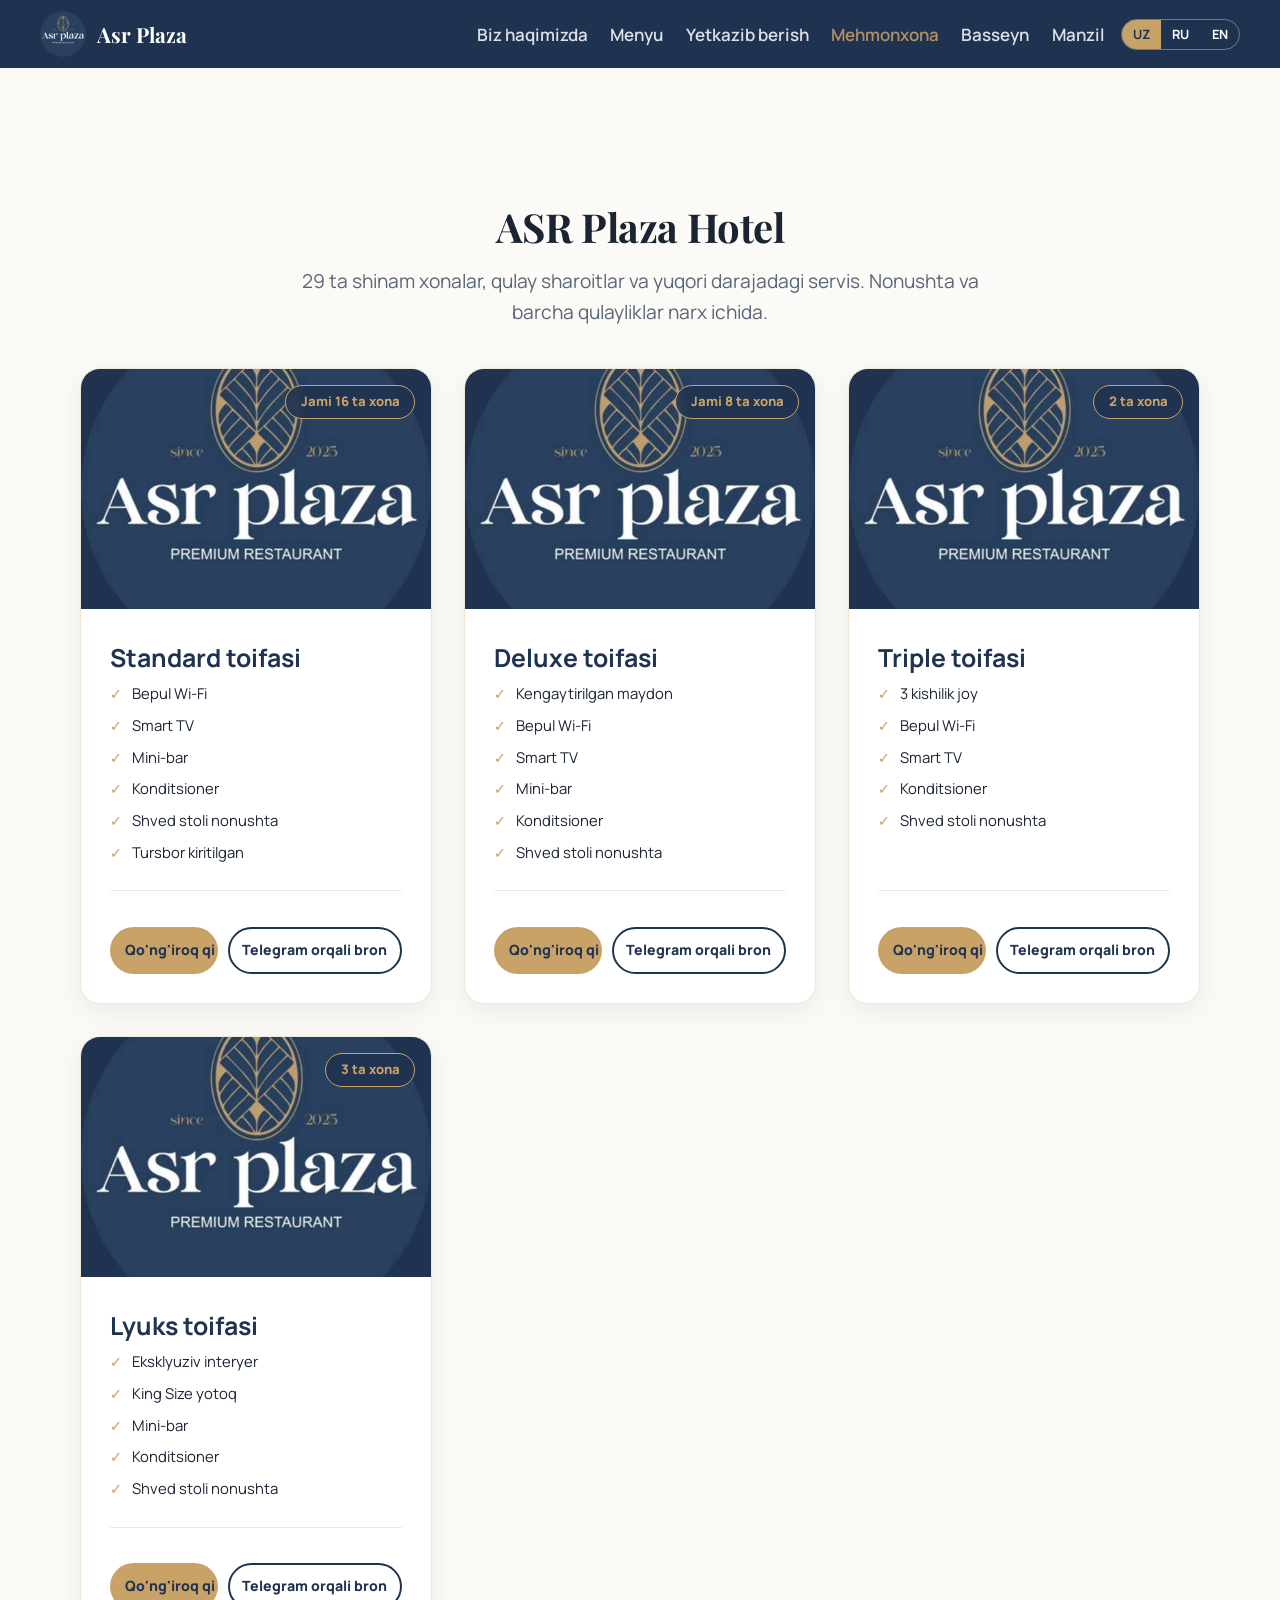
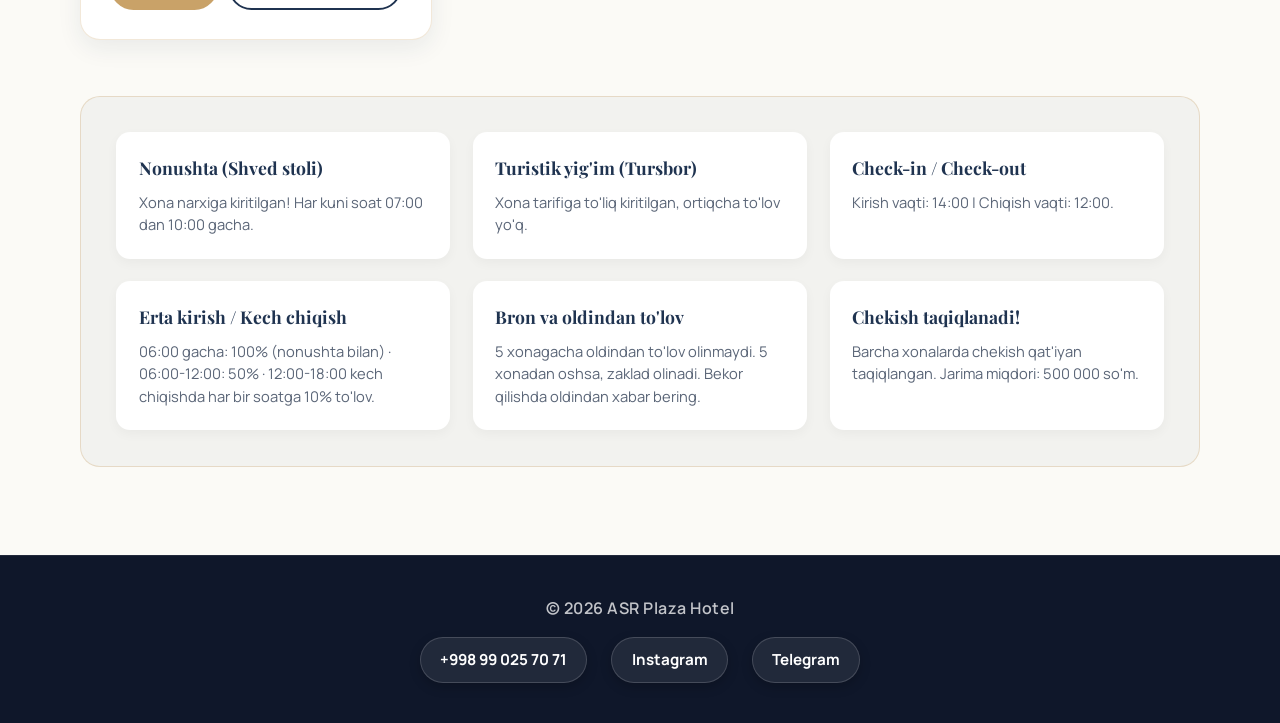
==== hotel.html @ c66c8ca1 "Add files via upload" ====
<!DOCTYPE html>
<html lang="uz">
<head>
  <meta charset="utf-8">
  <meta name="viewport" content="width=device-width, initial-scale=1">
  <title>ASR Plaza - Mehmonxona</title>
  <link rel="icon" type="image/png" href="images/favicon.png">
  <link href="https://fonts.googleapis.com/css2?family=Manrope:wght@400;600;800&family=Playfair+Display:wght@600;700&display=swap" rel="stylesheet">
  <link rel="stylesheet" href="css/style.css">
  <link rel="stylesheet" href="css/nav.css">
</head>
<body>
<header class="top">
  <a class="logo" href="index.html"><img src="images/logo.png" alt="" width="46" height="46"><span>Asr Plaza</span></a>
  <nav class="links" id="mnav">
    <a href="index.html#about" data-i18n="nav_about"></a>
    <a href="index.html#menu" data-i18n="nav_menu"></a>
    <a href="index.html#delivery" data-i18n="nav_delivery">Yetkazib berish</a>
    <a href="hotel.html" data-i18n="nav_hotel" style="color:var(--gold)"></a>
    <a href="pool.html" data-i18n="nav_pool"></a>
    <a href="index.html#visit" data-i18n="nav_visit"></a>
    <a class="nav-book btn btn-gold" href="index.html#book" data-i18n="book"></a>
  </nav>
  <div class="lang" role="group">
    <button data-lang="uz">UZ</button><button data-lang="ru">RU</button><button data-lang="en">EN</button>
  </div>
  <button class="burger" type="button" aria-controls="mnav"><span></span></button>
</header>

<main id="top" style="padding-top: 3rem; min-height: 80vh; background: var(--ivory);">
  <section class="sec hotel" id="hotel" style="max-width: 1200px; margin: 0 auto;">
    <h2 data-i18n="hotel_t" style="text-align:center; font-size: 2.5rem;"></h2>
    <p class="lead" data-i18n="hotel_p" style="text-align:center; margin: 0 auto;"></p>
    
    <div class="facility-grid" id="hotelGrid"></div>
    <div class="hotel-info-box" id="hotelInfo"></div>
  </section>
</main>

<footer class="foot">
  <span>© <span id="year"></span> ASR Plaza Hotel</span>
  <span id="footContact"></span>
</footer>

<script src="js/data.js"></script>
<script src="js/main.js"></script>
<script src="js/nav.js"></script>
</body>
</html>
---- css/style.css ----
/* ASR Plaza — ranglar logotipdan olingan: to'q ko'k va oltin. Dizayn tokenlari: ranglar va shriftlarni shu yerdan o'zgartiring */
:root{
  --teal:#1F3350; --teal-2:#29405F; --ivory:#FBFAF6; --ink:#1B2433;
  --red:#8A6428; --gold:#C9A268; --sand:#EFE8DA; --muted:#5A6577;
  --head:"Playfair Display",Georgia,"Times New Roman",serif; --body:"Manrope",system-ui,-apple-system,"Segoe UI",Roboto,sans-serif;
  --r:14px; --w:1120px;
}
*{box-sizing:border-box;margin:0}
html{scroll-behavior:smooth;scroll-padding-top:84px}
body{font-family:var(--body);color:var(--ink);background:var(--ivory);line-height:1.6;font-size:17px}
a{color:inherit}
:focus-visible{outline:3px solid var(--gold);outline-offset:3px}
h1,h2{font-family:var(--head);font-weight:700;line-height:1.15;letter-spacing:-.01em}
h2{font-size:clamp(1.6rem,3.4vw,2.3rem);margin-bottom:1rem}

/* tugmalar */
.btn{display:inline-block;padding:.7rem 1.3rem;border-radius:999px;font-weight:800;font-size:.95rem;text-decoration:none;border:2px solid transparent;cursor:pointer;font-family:inherit;transition:transform .15s,background .15s}
.btn:hover{transform:translateY(-2px)}
.btn-red{background:var(--gold);color:var(--teal)}
.btn-gold{background:var(--gold);color:var(--teal)}
.btn-line{border-color:rgba(255,255,255,.5);color:#fff}

/* yuqori panel */
.top{position:sticky;top:0;z-index:10;display:flex;align-items:center;gap:1rem;padding:.7rem clamp(1rem,4vw,2.5rem);background:var(--teal);color:#fff}
.logo{display:flex;align-items:center;gap:.7rem;font-family:var(--head);font-weight:700;text-decoration:none;margin-right:auto;font-size:1.3rem}
.logo img{width:46px;height:46px;border-radius:50%;display:block}
.links{display:flex;gap:1.4rem}
.links a{text-decoration:none;font-weight:600;opacity:.85}
.links a:hover{opacity:1;color:var(--gold)}
.lang{display:flex;border:1px solid rgba(255,255,255,.35);border-radius:999px;overflow:hidden}
.lang button{background:none;border:0;color:#fff;padding:.35rem .7rem;font:700 .8rem var(--body);cursor:pointer}
.lang button[aria-pressed="true"]{background:var(--gold);color:var(--teal)}

/* hero */
.hero{background:var(--teal);color:#fff;display:grid;grid-template-columns:1.05fr 1fr;gap:2rem;align-items:end;padding:clamp(2rem,6vw,4.5rem) clamp(1rem,4vw,2.5rem) 0;overflow:hidden}
.hero-text{max-width:560px;padding-bottom:clamp(2rem,6vw,4.5rem)}
.hero h1{font-size:clamp(2.1rem,5.6vw,3.9rem);margin:1rem 0}
.hero p{font-size:1.1rem;opacity:.88;max-width:46ch}
.cta{display:flex;flex-wrap:wrap;gap:.8rem;margin-top:1.6rem}
.badge{display:inline-flex;align-items:center;gap:.5rem;font-weight:700;font-size:.9rem;background:rgba(255,255,255,.1);padding:.35rem .9rem;border-radius:999px}
.badge::before{content:"";width:.6rem;height:.6rem;border-radius:50%;background:#4ADE80}
.badge.off::before{background:var(--red)}
.arches{display:grid;grid-template-columns:repeat(4,1fr);gap:clamp(.4rem,1.2vw,.9rem);align-items:end}
.arch{display:flex;align-items:flex-end;justify-content:center;text-align:center;text-decoration:none;color:#fff;font:700 clamp(.85rem,1.6vw,1.15rem) var(--head);padding:0 .3rem 1.1rem;border-radius:999px 999px 0 0;transition:transform .25s}
.arch:nth-child(1){height:clamp(220px,34vw,400px);background:var(--gold);color:var(--teal)}
.arch:nth-child(2){height:clamp(190px,29vw,340px);background:var(--red)}
.arch:nth-child(3){height:clamp(240px,37vw,430px);background:var(--teal-2);box-shadow:inset 0 0 0 2px var(--gold)}
.arch:nth-child(4){height:clamp(200px,31vw,360px);background:var(--sand);color:var(--teal)}
.arch:hover{transform:translateY(-8px)}

/* bo'limlar */
.sec{max-width:var(--w);margin:0 auto;padding:clamp(3rem,7vw,5.5rem) clamp(1rem,4vw,2.5rem)}
.lead{font-size:1.2rem;max-width:60ch;color:var(--muted)}
.facts{list-style:none;padding:0;display:grid;grid-template-columns:repeat(3,1fr);gap:2rem;margin-top:2.2rem;border-top:2px solid var(--ink);padding-top:1.4rem}
.facts b{display:block;font-family:var(--head);font-size:1rem;margin-bottom:.3rem}
.facts span{color:var(--muted)}

/* menyu */
.menu{max-width:none;background:var(--sand)}
.menu>*{max-width:calc(var(--w) - 5rem);margin-inline:auto}
.tabs{display:flex;flex-wrap:wrap;gap:.6rem;margin-bottom:1.6rem}
.tab{border:2px solid var(--teal);background:none;color:var(--teal);padding:.5rem 1.1rem;border-radius:999px;font:800 .95rem var(--body);cursor:pointer}
.tab[aria-selected="true"]{background:var(--teal);color:#fff}
.dishes{list-style:none;padding:0;display:grid;grid-template-columns:repeat(2,1fr);gap:1.2rem 3rem}
.dish{display:grid;grid-template-columns:1fr auto;gap:.1rem 1rem;padding-bottom:1rem;border-bottom:1px dashed rgba(31,51,80,.3)}
.dish b{font-size:1.1rem}
.dish span{grid-column:1;color:var(--muted);font-size:.95rem}
.dish em{grid-row:1/3;grid-column:2;font:700 1rem var(--head);font-style:normal;color:var(--red);align-self:center;white-space:nowrap}

/* manzil */
.visit{display:grid;grid-template-columns:1fr 1.2fr;gap:2.5rem;align-items:stretch}
dl{display:grid;gap:1.1rem}
dt{font-weight:800;color:var(--red)}
dd{margin:0}
dd a{text-decoration:none;font-weight:700}
#map{width:100%;min-height:340px;border:0;border-radius:var(--r);background:var(--sand)}

/* bron */
.book{max-width:none;background:var(--teal);color:#fff}
.book>*{max-width:640px;margin-inline:auto}
form{display:grid;grid-template-columns:1fr 1fr;gap:1rem}
label{display:grid;gap:.35rem;font-weight:700;font-size:.9rem}
input{padding:.75rem .9rem;border-radius:10px;border:2px solid transparent;font:inherit;background:#fff;color:var(--ink)}
input:invalid.touched{border-color:var(--red)}
form .btn,.note{grid-column:1/-1}
.note{min-height:1.4em;font-weight:600;color:var(--gold)}

.foot{display:flex;flex-wrap:wrap;justify-content:space-between;gap:1rem;padding:1.4rem clamp(1rem,4vw,2.5rem);background:#15233A;color:#c9d3e0;font-size:.9rem}
.foot a{color:#fff}

@media (max-width:820px){
  .links{display:none}
  .hero,.visit{grid-template-columns:1fr}
  .facts,.dishes,form{grid-template-columns:1fr}
  .top .btn{display:none}
  .menu>*{max-width:none}
}
@media (prefers-reduced-motion:reduce){*{transition:none!important;scroll-behavior:auto!important}}

/* ASR Plaza haqida — bo'lim oralig'ini ixchamlashtirish */
#about {
  padding-top: clamp(2rem, 4vw, 3rem);
  padding-bottom: clamp(2rem, 4vw, 3rem);
}

#about h2 {
  margin-bottom: 0.65rem;
}

#about .lead {
  line-height: 1.65;
}

#about .facts {
  margin-top: 1.4rem;
  padding-top: 1rem;
  gap: 1.5rem;
}

/* Bron yuborilayotganda tugma holati */
.btn[disabled]{opacity:.6;cursor:wait;transform:none}

/* Bot tuzog'i: odamga ko'rinmaydi (display:none emas, botlar uni aniqlab oladi) */
.hp{position:absolute;left:-9999px;top:auto;width:1px;height:1px;overflow:hidden}

/* Yo'l ko'rsatish tugmalari (manzil bo'limi) */
.route{display:flex;flex-wrap:wrap;gap:.6rem;margin-top:1.4rem}
.btn-out{border-color:var(--teal);color:var(--teal);background:none}
.btn-out:hover{background:var(--teal);color:#fff}
/* Menyu grid */
.menu-grid {
  display: grid;
  grid-template-columns: repeat(4, 1fr);
  gap: 1.2rem;
  list-style: none;
  padding: 0;
  margin: 0;
}
.menu-card {
  position: relative;
  border: none;
  border-radius: 16px;
  overflow: hidden;
  cursor: pointer;
  aspect-ratio: 4/3;
  width: 100%;
  padding: 0;
  background: #111;
}
.menu-card img {
  width: 100%;
  height: 100%;
  object-fit: cover;
  transition: transform .4s ease;
  display: block;
}
.menu-card:hover img { transform: scale(1.06); }
.menu-card span {
  position: absolute;
  bottom: 0; left: 0; right: 0;
  padding: .8rem 1rem;
  background: linear-gradient(to top, rgba(0,0,0,.75), transparent);
  color: #fff;
  font-weight: 700;
  font-size: 1rem;
  text-align: center;
}
.tab-back {
  font-weight: 700;
  opacity: .7;
}
@media (max-width: 820px) {
  .menu-grid { grid-template-columns: repeat(2, 1fr); gap: .8rem; }
}
@media (max-width: 480px) {
  .menu-grid { grid-template-columns: repeat(2, 1fr); gap: .6rem; }
  .menu-card span { font-size: .85rem; }
}
.brd-link {
  color: var(--gold);
  font-weight: 700;
  text-decoration: underline;
  font-size: 1rem;
}
/* ===== FOOTER: HAMMASI BITTA QATORDA ===== */
.foot {
  display: flex !important;
  flex-direction: column !important;
  align-items: center !important;
  justify-content: center !important;
  gap: 1rem !important;
  padding: 2.5rem 1rem !important;
  background: #0f172a !important;
  text-align: center !important;
  border-top: 1px solid rgba(255, 255, 255, 0.08) !important;
}

/* Mualliflik huquqi matni */
.foot > span:first-child {
  font-size: 1rem !important;
  font-weight: 600 !important;
  color: rgba(255, 255, 255, 0.75) !important;
  letter-spacing: 0.5px !important;
}

/* Tugmalar qatori — pastga tushib ketmaydi (nowrap) */
#footContact {
  display: flex !important;
  flex-direction: row !important;
  flex-wrap: nowrap !important; /* Qatordan pastga tushishni taqiqlaydi */
  align-items: center !important;
  justify-content: center !important;
  gap: 0.75rem !important;
  width: 100% !important;
  max-width: 100% !important;
  font-size: 0 !important; /* HTML dagi oraliq nuqtalarni yashiradi */
}

/* Dumaloq kapsula tugmalar */
#footContact a {
  display: inline-flex !important;
  align-items: center !important;
  justify-content: center !important;
  padding: 0.6rem 1.2rem !important;
  font-size: 0.95rem !important;
  font-weight: 700 !important;
  color: #fff !important;
  text-decoration: none !important;
  white-space: nowrap !important; /* Matn sinib pastga tushmaydi */
  flex-shrink: 0 !important;
  background: rgba(255, 255, 255, 0.08) !important;
  border: 1px solid rgba(255, 255, 255, 0.16) !important;
  border-radius: 999px !important;
  box-shadow: 0 4px 12px rgba(0, 0, 0, 0.2) !important;
  transition: all 0.2s ease !important;
}

#footContact a:hover {
  background: var(--gold, #c9a268) !important;
  color: #10131c !important;
  border-color: var(--gold, #c9a268) !important;
  transform: translateY(-2px) !important;
}

/* Telefon ekranida ham bitta qatorga to'liq sig'ishi uchun */
@media (max-width: 600px) {
  .foot {
    padding: 2rem 0.6rem 5.5rem 0.6rem !important;
    gap: 0.8rem !important;
  }

  #footContact {
    gap: 0.4rem !important;
  }

  #footContact a {
    font-size: 0.82rem !important;
    padding: 0.5rem 0.75rem !important;
  }
}
/* ===== MEHMONXONA VA BASSEYN SAHIFA USLUBLARI (PREMIUM) ===== */
.facility-grid {
  display: grid;
  grid-template-columns: repeat(auto-fit, minmax(320px, 1fr));
  gap: 2rem;
  margin-top: 2.5rem;
  margin-bottom: 3.5rem;
}

.fac-card {
  background: #ffffff;
  border-radius: 20px;
  overflow: hidden;
  box-shadow: 0 8px 24px rgba(31, 51, 80, 0.08);
  border: 1px solid rgba(201, 162, 104, 0.25);
  display: flex;
  flex-direction: column;
  transition: transform 0.25s ease, box-shadow 0.25s ease;
}

.fac-card:hover {
  transform: translateY(-6px);
  box-shadow: 0 16px 36px rgba(31, 51, 80, 0.14);
}

.fac-img-wrap {
  width: 100%;
  height: 240px;
  position: relative;
  background: var(--teal);
}

.fac-img {
  width: 100%;
  height: 100%;
  object-fit: cover;
  display: block;
}

.fac-badge {
  position: absolute;
  top: 1rem;
  right: 1rem;
  background: rgba(31, 51, 80, 0.88);
  color: var(--gold);
  border: 1px solid var(--gold);
  padding: 0.35rem 0.9rem;
  border-radius: 999px;
  font-size: 0.82rem;
  font-weight: 800;
  backdrop-filter: blur(4px);
}

.fac-body {
  padding: 1.8rem;
  display: flex;
  flex-direction: column;
  flex-grow: 1;
}

.fac-body h3 {
  font-size: 1.55rem;
  color: var(--teal);
  margin-bottom: 0.3rem;
}

.fac-sub {
  color: var(--muted);
  font-size: 0.92rem;
  margin-bottom: 1.2rem;
  font-weight: 600;
}

.fac-features {
  list-style: none;
  padding: 0;
  margin: 0 0 1.6rem 0;
  display: flex;
  flex-direction: column;
  gap: 0.5rem;
}

.fac-features li {
  font-size: 0.93rem;
  color: var(--ink);
  display: flex;
  align-items: center;
  gap: 0.6rem;
}

.fac-features li span {
  color: var(--gold);
  font-weight: 800;
}

.fac-bot {
  margin-top: auto;
  padding-top: 1.2rem;
  border-top: 1px solid rgba(31, 51, 80, 0.1);
  display: flex;
  flex-direction: column;
  gap: 1rem;
}

.fac-price {
  font-weight: 800;
  color: var(--gold);
  font-size: 1.15rem;
}

.fac-actions {
  display: flex;
  gap: 0.6rem;
  flex-wrap: wrap;
}

.fac-actions .btn {
  flex: 1;
  text-align: center;
  padding: 0.65rem 0.8rem;
  font-size: 0.88rem;
  white-space: nowrap;
}

/* Mehmonxona qoidalari (Rules) */
.hotel-info-box {
  display: grid;
  grid-template-columns: repeat(auto-fit, minmax(280px, 1fr));
  gap: 1.4rem;
  background: rgba(31, 51, 80, 0.04);
  padding: 2.2rem;
  border-radius: 20px;
  border: 1px solid rgba(201, 162, 104, 0.3);
  margin-top: 2rem;
}

.rule-card {
  background: #ffffff;
  padding: 1.4rem;
  border-radius: 14px;
  box-shadow: 0 4px 12px rgba(0, 0, 0, 0.04);
}

.rule-card h4 {
  font-family: var(--head);
  font-size: 1.1rem;
  color: var(--teal);
  margin-bottom: 0.5rem;
}

.rule-card p {
  font-size: 0.92rem;
  color: var(--muted);
  line-height: 1.55;
  margin: 0;
}

/* Yopiq Basseyn maxsus qutisi */
.pool-hero-box {
  background: var(--teal-2);
  border: 2px solid var(--gold);
  border-radius: 24px;
  padding: 3rem 2rem;
  color: #ffffff;
  max-width: 680px;
  margin: 2rem auto;
  box-shadow: 0 16px 40px rgba(0, 0, 0, 0.25);
  text-align: center;
}

.pool-rate-badge {
  display: inline-block;
  background: var(--gold);
  color: var(--teal);
  font-weight: 800;
  font-size: 0.85rem;
  padding: 0.35rem 1rem;
  border-radius: 999px;
  margin-bottom: 1rem;
  text-transform: uppercase;
  letter-spacing: 0.05em;
}

.pool-hero-box h3 {
  font-size: 2.2rem;
  margin-bottom: 1.2rem;
}

.pool-price-row {
  display: flex;
  align-items: baseline;
  justify-content: center;
  gap: 0.6rem;
  margin-bottom: 0.5rem;
}

.pool-price-row .big-sum {
  font-size: 2.8rem;
  font-weight: 800;
  color: var(--gold);
  font-family: var(--head);
}

.pool-price-row .unit {
  font-size: 1.1rem;
  opacity: 0.9;
}

.pool-extra-info {
  font-size: 1.05rem;
  color: var(--sand);
  margin-bottom: 2rem;
}

.pool-perks {
  list-style: none;
  padding: 0;
  margin: 0 auto 2.2rem;
  display: inline-flex;
  flex-direction: column;
  align-items: flex-start;
  gap: 0.7rem;
}

.pool-perks li {
  font-size: 0.98rem;
  display: flex;
  align-items: center;
  gap: 0.6rem;
}

.pool-perks li span {
  color: var(--gold);
  font-weight: 800;
}

.pool-contacts {
  display: flex;
  gap: 1rem;
  justify-content: center;
  flex-wrap: wrap;
}

.pool-contacts .btn {
  padding: 0.85rem 1.8rem;
  font-size: 1rem;
}

/* Telefon ekrani uchun optimizatsiya */
@media (max-width: 640px) {
  .facility-grid {
    grid-template-columns: 1fr;
  }
  .hotel-info-box {
    padding: 1.4rem;
    grid-template-columns: 1fr;
  }
  .pool-hero-box {
    padding: 2rem 1.2rem;
  }
  .pool-price-row .big-sum {
    font-size: 2.2rem;
  }
  .pool-contacts .btn {
    width: 100%;
  }
  .fac-actions {
    flex-direction: column;
  }
}
/* Bron formasi tagidagi cho'ziq tepaga chiqish tugmasi */
.to-top-wrapper {
  display: flex;
  justify-content: center;
  margin: 1.2rem auto 1.5rem auto;
  width: 100%;
}

.static-top-btn {
  background: var(--gold, #c69c59);
  color: #10131c;
  border: none;
  border-radius: 25px;
  width: 140px;            /* Eniga cho'ziqroq o'lcham */
  height: 44px;           /* Balandligi qulay bosiladigan */
  font-size: 1.2rem;      /* Strelka aniq va ko'rinarli */
  cursor: pointer;
  display: flex;
  align-items: center;
  justify-content: center;
  transition: transform 0.2s ease, opacity 0.2s ease, box-shadow 0.2s ease;
  box-shadow: 0 4px 12px rgba(0, 0, 0, 0.2);
}

.static-top-btn:hover {
  opacity: 0.9;
  transform: translateY(-2px);
  box-shadow: 0 6px 16px rgba(0, 0, 0, 0.3);
}

.static-top-btn:active {
  transform: translateY(0);
}
/* ===== BASSEYN BENTO GALEREYASI ===== */
.pool-gallery-section {
  padding: 3rem 0 5rem 0;
}

.bento-gallery {
  display: grid;
  grid-template-columns: repeat(3, 1fr);
  grid-auto-rows: 220px;
  gap: 15px;
  width: 100%;
}

.bento-item {
  position: relative;
  border-radius: 16px;
  overflow: hidden;
  cursor: pointer;
  box-shadow: 0 4px 15px rgba(0, 0, 0, 0.2);
}

.bento-item img {
  width: 100%;
  height: 100%;
  object-fit: cover;
  transition: transform 0.5s ease;
}

/* Kursor borganda rasmni kattalashtirish */
.bento-item:hover img {
  transform: scale(1.08);
}

/* Rasm ustidagi qorayuvchi fon va yozuv */
.bento-overlay {
  position: absolute;
  inset: 0;
  background: linear-gradient(to top, rgba(16, 19, 28, 0.8) 0%, transparent 60%);
  display: flex;
  align-items: flex-end;
  padding: 1.5rem;
  opacity: 0;
  transition: opacity 0.3s ease;
}

.bento-item:hover .bento-overlay {
  opacity: 1;
}

.bento-overlay span {
  color: #fff;
  font-weight: 600;
  font-size: 1.1rem;
  letter-spacing: 0.5px;
  transform: translateY(10px);
  transition: transform 0.3s ease;
}

.bento-item:hover .bento-overlay span {
  transform: translateY(0);
}

/* Rasmlarning vertikal va gorizontal shakliga moslangan o'lchamlar */
.bento-gallery {
  display: grid;
  grid-template-columns: repeat(4, 1fr);
  grid-auto-rows: 250px;
  gap: 15px;
  width: 100%;
}

.item-main {
  grid-column: span 2;
  grid-row: span 2; /* Eng katta bosh rasm */
}

.item-vertical {
  grid-column: span 1;
  grid-row: span 2; /* Bo'yiga uzun rasmlar (Sauna va Kirish) */
}

.item-tall {
  grid-column: span 2;
  grid-row: span 2; /* Oy fonli rasm (Katta qilib ko'rsatamiz) */
}

.item-wide {
  grid-column: span 2;
  grid-row: span 2; /* Ikkinchi gorizontal basseyn */
}

/* Mobil uchun moslashuv */
@media (max-width: 992px) {
  .bento-gallery {
    grid-template-columns: repeat(2, 1fr);
  }
  .item-main, .item-vertical, .item-tall, .item-wide {
    grid-column: span 2;
    grid-row: span 1; /* Telefonda hammasi ketma-ket chiroyli turadi */
  }
}
/* ===== BASSEYN ORQA FON VIDEOSI ===== */
.pool-bg-video {
  position: absolute;
  top: 0;
  left: 0;
  width: 100%;
  height: 100%;
  object-fit: cover; /* Videoni qiyshaytirmasdan butun ekranga yoyadi */
  z-index: 0;
}

.pool-bg-overlay {
  position: absolute;
  top: 0;
  left: 0;
  width: 100%;
  height: 100%;
  background: rgba(16, 19, 28, 0.55); /* Hashamatli qorong'u effekt */
  z-index: 1;
}

/* Telefonlar uchun matnlarni biroz moslash */
@media (max-width: 768px) {
  #pool h2 { font-size: 2rem !important; }
}
/* ===== KARTAGA PREMIUM SHISHA EFFEKTI (GLASSMORPHISM) ===== */
.pool-hero-box {
  background: rgba(16, 19, 28, 0.35) !important; /* Karta endi yarim shaffof */
  backdrop-filter: blur(15px); /* Orqadagi videoni shishadek xiralashtiradi */
  -webkit-backdrop-filter: blur(15px); /* iPhone'lar uchun */
  border: 1px solid rgba(255, 255, 255, 0.1) !important; /* Juda yupqa va nafis chekka ramka */
  box-shadow: 0 15px 35px rgba(0, 0, 0, 0.4) !important; /* Chuqur soya */
}
/* ===== 1. TUGMALAR UCHUN "YURAK URISHI" (PULSE) VA YALTIRASH EFFEKTI ===== */
.btn-gold {
  animation: pulse-gold 2s infinite;
  position: relative;
  overflow: hidden;
}
@keyframes pulse-gold {
  0% { box-shadow: 0 0 0 0 rgba(212, 175, 55, 0.6); }
  70% { box-shadow: 0 0 0 15px rgba(212, 175, 55, 0); }
  100% { box-shadow: 0 0 0 0 rgba(212, 175, 55, 0); }
}
/* Tugma ustidan yorug'lik o'tishi */
.btn-gold::after {
  content: ''; position: absolute; top: -50%; left: -60%;
  width: 20%; height: 200%; background: rgba(255,255,255,0.3);
  transform: rotate(45deg); transition: all 0.5s ease;
}
.btn-gold:hover::after { left: 120%; }

/* ===== 2. LIGHTBOX (RASMNI TO'LIQ EKRANDA OCHISH) ===== */
.lightbox {
  display: none; position: fixed; z-index: 9999;
  padding-top: 80px; left: 0; top: 0; width: 100%; height: 100%;
  background-color: rgba(0, 0, 0, 0.85); backdrop-filter: blur(8px);
  -webkit-backdrop-filter: blur(8px);
}
.lightbox-content {
  margin: auto; display: block; max-width: 90%; max-height: 80vh;
  border-radius: 12px; animation: zoomIn 0.3s;
}
.lightbox-close {
  position: absolute; top: 30px; right: 40px; color: #fff;
  font-size: 45px; font-weight: bold; cursor: pointer; transition: 0.3s;
}
.lightbox-close:hover { color: var(--gold); }
@keyframes zoomIn { from {transform:scale(0.8); opacity:0} to {transform:scale(1); opacity:1} }

/* ===== 3. SKELETON LOADING (YUKLANISH KUTISH EFFEKTI) ===== */
.skeleton-box {
  background: rgba(255,255,255,0.05); border-radius: 16px;
  padding: 2.5rem; width: 100%; max-width: 500px; margin: 0 auto;
  animation: pulse-bg 1.5s infinite; border: 1px solid rgba(255,255,255,0.1);
}
.skel-title { height: 35px; background: rgba(255,255,255,0.1); border-radius: 8px; margin: 0 auto 20px auto; width: 60%; }
.skel-price { height: 60px; background: rgba(255,255,255,0.1); border-radius: 8px; margin: 0 auto 30px auto; width: 50%; }
.skel-line { height: 20px; background: rgba(255,255,255,0.1); border-radius: 8px; margin: 0 auto 15px auto; width: 80%; }
.skel-btn { height: 50px; background: rgba(212, 175, 55, 0.3); border-radius: 30px; margin: 20px auto 0 auto; width: 70%; }
@keyframes pulse-bg { 0% { opacity: 0.6; } 50% { opacity: 1; } 100% { opacity: 0.6; } }
/* ===== 4. SCROLL ANIMATSIYASI (RASMLAR QALQIB CHIQISHI) ===== */
.reveal-item {
  opacity: 0;
  transform: translateY(60px); /* Boshida 60px pastda turadi */
  transition: all 0.8s cubic-bezier(0.25, 0.46, 0.45, 0.94);
}
.reveal-item.active {
  opacity: 1;
  transform: translateY(0); /* O'z joyiga suzib chiqadi */
}
/* Ketma-ket (kaskad) chiqishi uchun har bir rasmga kechikish (delay) beramiz */
.bento-item:nth-child(1).reveal-item { transition-delay: 0.1s; }
.bento-item:nth-child(2).reveal-item { transition-delay: 0.2s; }
.bento-item:nth-child(3).reveal-item { transition-delay: 0.3s; }
.bento-item:nth-child(4).reveal-item { transition-delay: 0.4s; }
.bento-item:nth-child(5).reveal-item { transition-delay: 0.5s; }
/* ===== BASSEYN FOOTER ALOQA TUGMALARI (RESTORANNIKI KABI) ===== */
.pool-contacts {
  display: flex;
  gap: 12px;
  align-items: center;
  flex-wrap: wrap;
}
.pool-contacts a {
  background: rgba(255, 255, 255, 0.08);
  border: 1px solid rgba(255, 255, 255, 0.15);
  padding: 6px 14px;
  border-radius: 20px;
  color: #fff;
  font-size: 0.9rem;
  text-decoration: none;
  transition: all 0.3s ease;
  backdrop-filter: blur(5px);
}
.pool-contacts a:hover {
  background: rgba(212, 175, 55, 0.2);
  border-color: var(--gold);
  color: var(--gold);
}
/* ===== 4. SCROLL ANIMATSIYASI (RASMLAR QALQIB CHIQISHI) ===== */
.reveal-item {
  opacity: 0;
  transform: translateY(60px); /* Boshida 60px pastda turadi */
  transition: all 0.8s cubic-bezier(0.25, 0.46, 0.45, 0.94);
}
.reveal-item.active {
  opacity: 1;
  transform: translateY(0); /* O'z joyiga suzib chiqadi */
}
/* Ketma-ket (kaskad) chiqishi uchun har bir rasmga kechikish (delay) beramiz */
.bento-item:nth-child(1).reveal-item { transition-delay: 0.1s; }
.bento-item:nth-child(2).reveal-item { transition-delay: 0.2s; }
.bento-item:nth-child(3).reveal-item { transition-delay: 0.3s; }
.bento-item:nth-child(4).reveal-item { transition-delay: 0.4s; }
.bento-item:nth-child(5).reveal-item { transition-delay: 0.5s; }
---- css/nav.css ----
/* Telefon uchun burger-menyu. Kompyuterda ko'rinmaydi. */
.burger,.nav-book{display:none}

@media (max-width:820px){
  .top{gap:.5rem}
  .logo{font-size:1.1rem;gap:.5rem}
  .logo img{width:40px;height:40px}
  .lang button{padding:.3rem .5rem}

  .burger{display:grid;place-items:center;width:44px;height:44px;padding:0;border:1px solid rgba(255,255,255,.35);border-radius:50%;background:none;cursor:pointer}
  .burger span,.burger span::before,.burger span::after{content:"";display:block;width:18px;height:2px;border-radius:2px;background:#fff;transition:transform .25s,background .25s}
  .burger span{position:relative}
  .burger span::before{position:absolute;top:-6px}
  .burger span::after{position:absolute;top:6px}
  .nav-open .burger span{background:transparent}
  .nav-open .burger span::before{transform:translateY(6px) rotate(45deg)}
  .nav-open .burger span::after{transform:translateY(-6px) rotate(-45deg)}

  .links{position:absolute;top:100%;left:0;right:0;flex-direction:column;gap:0;padding:.4rem clamp(1rem,4vw,2.5rem) 1.4rem;background:var(--teal);border-top:1px solid rgba(255,255,255,.15);box-shadow:0 18px 30px rgba(10,18,32,.35)}
  .nav-open .links{display:flex}
  .links a{padding:.95rem 0;font-size:1.1rem;border-bottom:1px solid rgba(255,255,255,.12);opacity:1}
  .links .nav-book{display:inline-block;margin-top:1rem;padding:.8rem 1.3rem;text-align:center;border-bottom:0}
  .links .nav-book:hover{color:var(--teal)}
}
@media (max-width:820px){
  .tabs{padding-right:3rem;-webkit-mask-image:linear-gradient(to right,#000 88%,transparent);mask-image:linear-gradient(to right,#000 88%,transparent)}
}
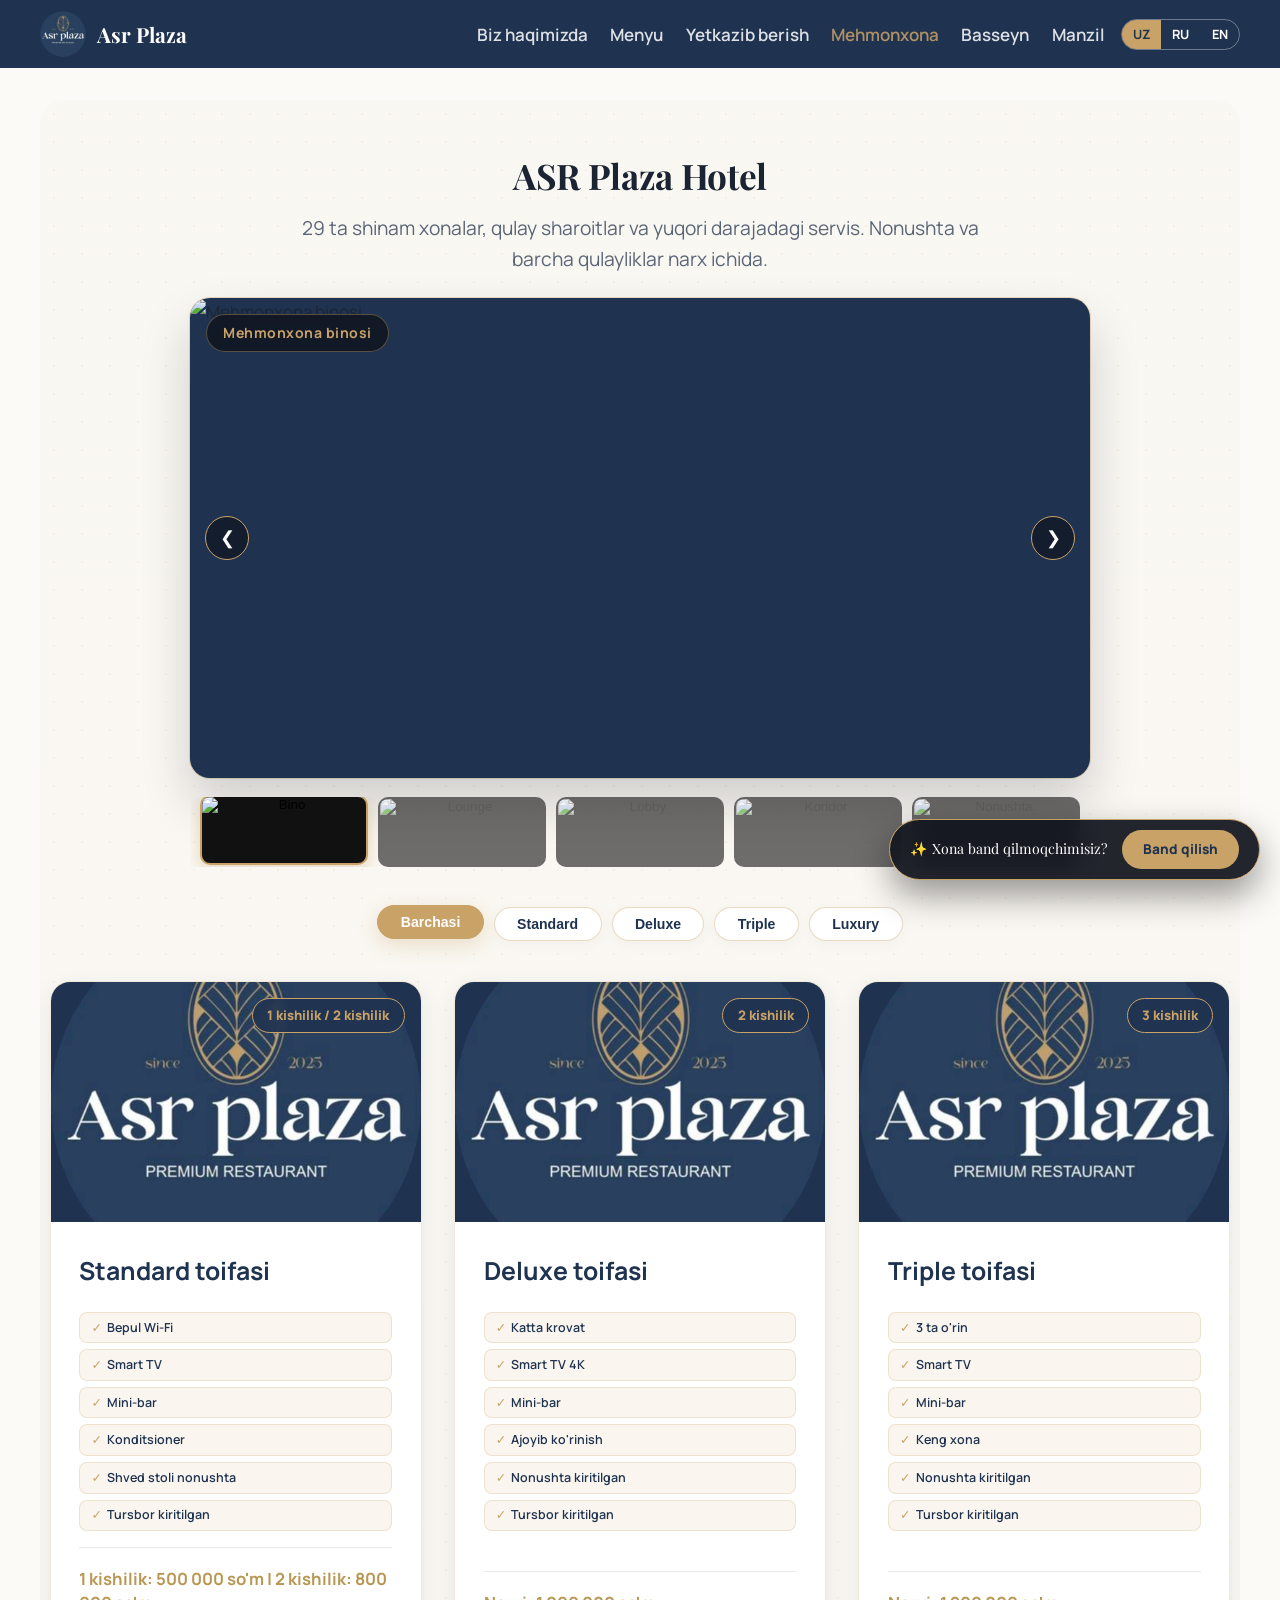
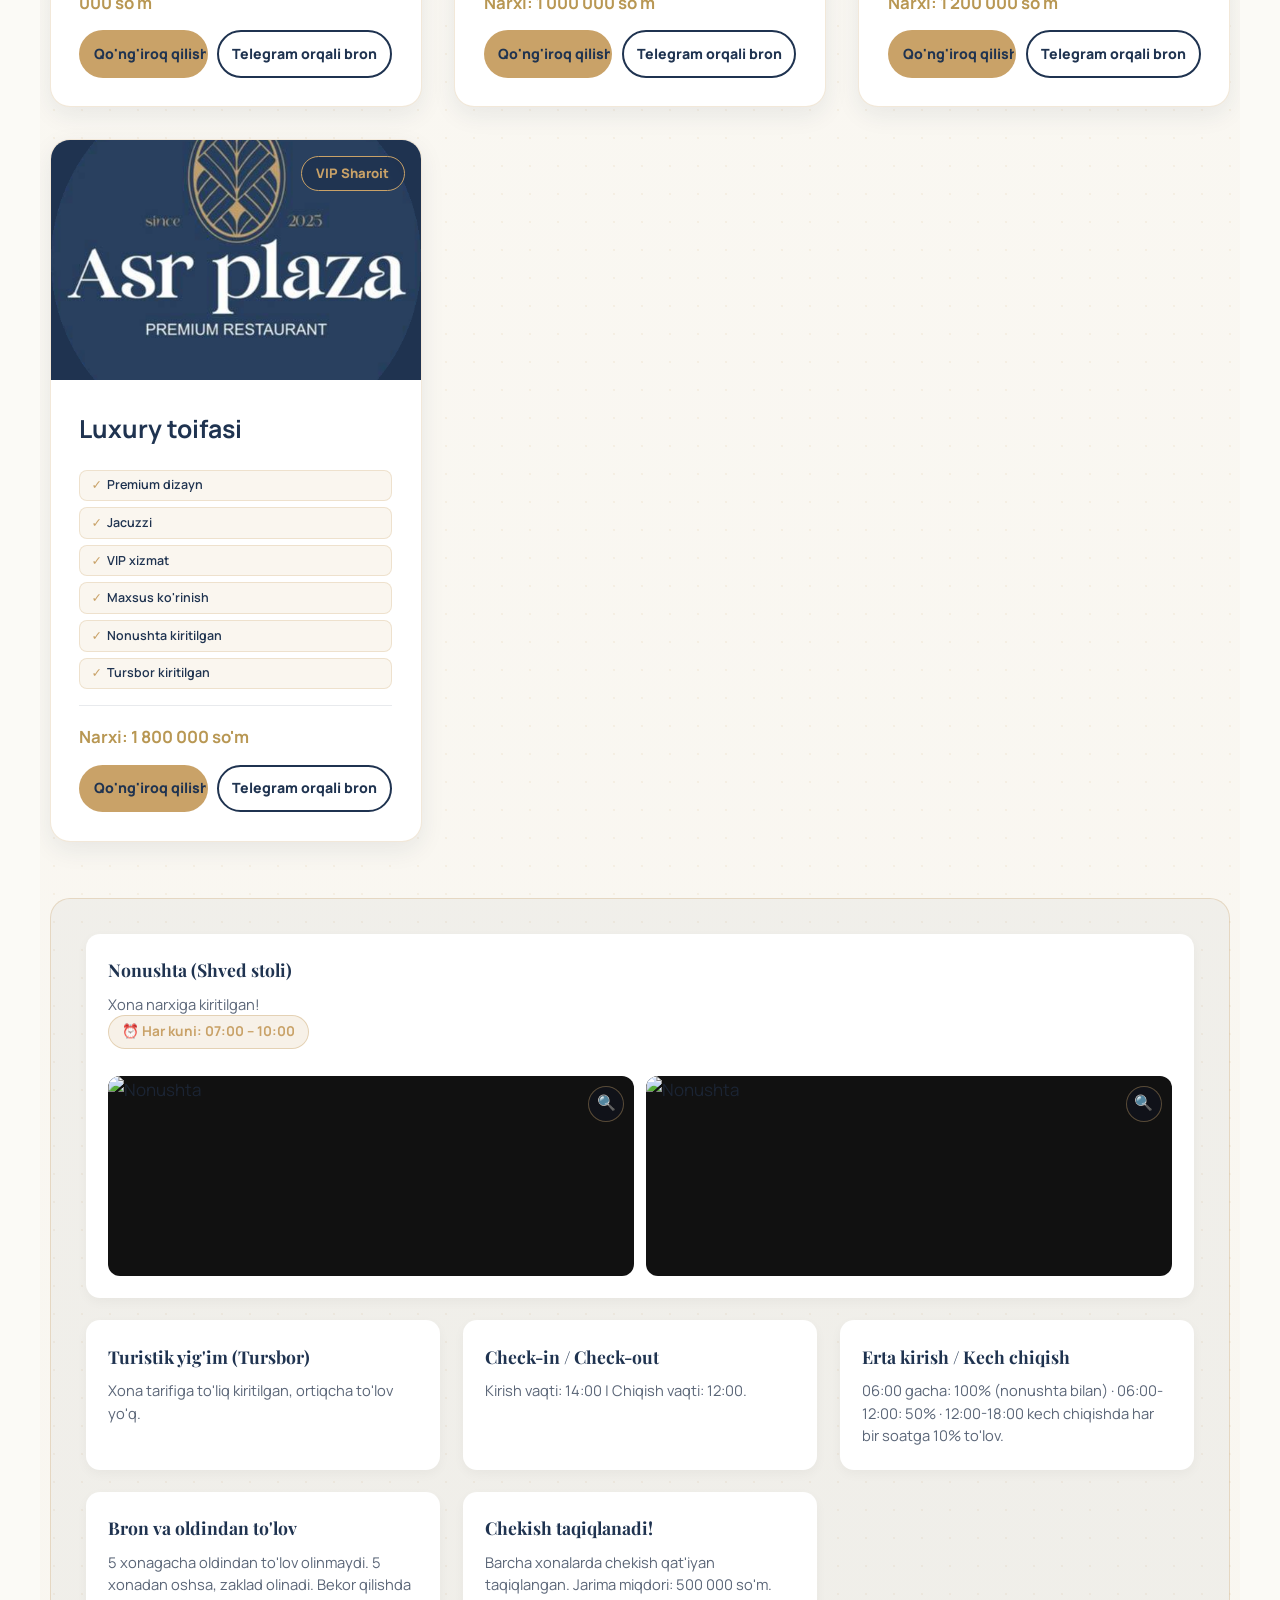
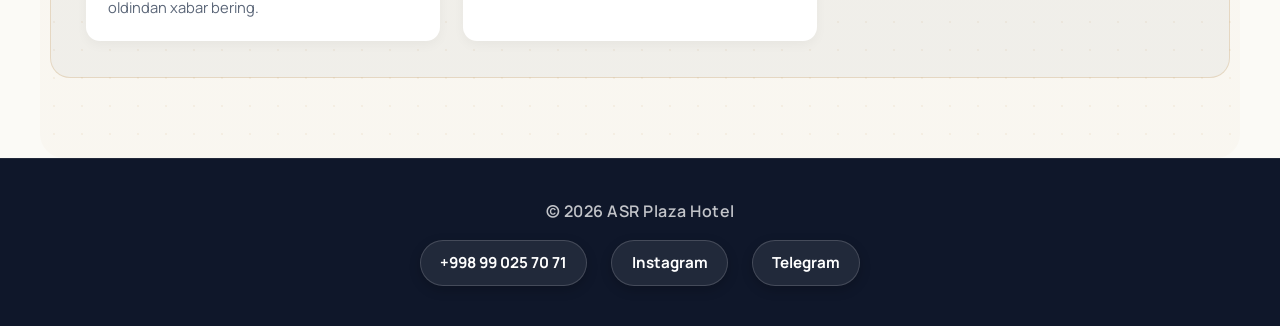
==== commit 19576786: "Add files via upload" ====
--- a/hotel.html
+++ b/hotel.html
@@ -5,9 +5,329 @@
   <meta name="viewport" content="width=device-width, initial-scale=1">
   <title>ASR Plaza - Mehmonxona</title>
   <link rel="icon" type="image/png" href="images/favicon.png">
-  <link href="https://fonts.googleapis.com/css2?family=Manrope:wght@400;600;800&family=Playfair+Display:wght@600;700&display=swap" rel="stylesheet">
+  <link href="https://fonts.googleapis.com/css2?family=Manrope:wght@400;500;600;700&family=Playfair+Display:wght@600;700&display=swap" rel="stylesheet">
   <link rel="stylesheet" href="css/style.css">
   <link rel="stylesheet" href="css/nav.css">
+  <style>
+    /* ===== MEHMONXONA BO'LIMI: PREMIUM VIBE ===== */
+    .sec.hotel {
+      position: relative;
+      background: linear-gradient(180deg, rgba(249, 246, 240, 0.6) 0%, rgba(201, 162, 104, 0.04) 100%);
+      border-radius: 24px;
+      padding: 3.5rem 1rem 5rem 1rem;
+      overflow: hidden;
+    }
+    .sec.hotel::before {
+      content: "";
+      position: absolute;
+      top: 0; left: 0; right: 0; bottom: 0;
+      background-image: radial-gradient(rgba(201, 162, 104, 0.1) 1px, transparent 1px);
+      background-size: 28px 28px;
+      pointer-events: none;
+      z-index: 0;
+    }
+    .sec.hotel > * {
+      position: relative;
+      z-index: 2;
+    }
+
+    /* ===== XONALARNI TEZKOR SARALASH TUGMALARI (TABS) ===== */
+    .hotel-filter-tabs {
+      display: flex;
+      justify-content: center;
+      gap: 10px;
+      margin: 2.5rem auto 1.5rem auto;
+      flex-wrap: wrap;
+    }
+    .filter-btn {
+      background: #ffffff;
+      color: var(--teal);
+      border: 1px solid rgba(201, 162, 104, 0.4);
+      padding: 0.5rem 1.4rem;
+      border-radius: 999px;
+      font-size: 0.88rem;
+      font-weight: 600;
+      cursor: pointer;
+      transition: all 0.3s ease;
+      box-shadow: 0 4px 15px rgba(16, 19, 28, 0.03);
+    }
+    .filter-btn:hover, .filter-btn.active {
+      background: var(--gold);
+      color: #fff;
+      border-color: var(--gold);
+      box-shadow: 0 6px 20px rgba(201, 162, 104, 0.3);
+      transform: translateY(-2px);
+    }
+
+    /* Zamonaviy Badge xususiyatlari */
+    .fac-features {
+      display: flex;
+      flex-wrap: wrap;
+      gap: 6px;
+      list-style: none;
+      padding: 0;
+      margin: 1rem 0;
+    }
+    .fac-features li {
+      background: rgba(201, 162, 104, 0.1);
+      color: var(--teal);
+      border: 1px solid rgba(201, 162, 104, 0.25);
+      padding: 0.3rem 0.7rem;
+      border-radius: 8px;
+      font-size: 0.78rem;
+      font-weight: 600;
+      display: flex;
+      align-items: center;
+      gap: 5px;
+    }
+    .fac-features li span {
+      color: var(--gold);
+    }
+
+    /* ===== STICKY BOOKING BAR (Ekranda doim turuvchi tezkor bron tugmasi) ===== */
+    .sticky-booking-bar {
+      position: fixed;
+      bottom: 20px;
+      right: 20px;
+      background: rgba(16, 19, 28, 0.92);
+      backdrop-filter: blur(12px);
+      border: 1px solid var(--gold);
+      padding: 10px 20px;
+      border-radius: 999px;
+      box-shadow: 0 15px 35px rgba(0,0,0,0.4);
+      display: flex;
+      align-items: center;
+      gap: 15px;
+      z-index: 9999;
+      animation: bounceIn 0.5s ease;
+    }
+    .sticky-booking-text {
+      color: #fff;
+      font-size: 0.88rem;
+      font-family: var(--head);
+    }
+    .sticky-booking-bar .btn {
+      padding: 0.4rem 1.2rem;
+      font-size: 0.85rem;
+    }
+
+    @keyframes bounceIn {
+      from { opacity: 0; transform: translateY(30px); }
+      to { opacity: 1; transform: translateY(0); }
+    }
+
+    /* Premium Mehmonxona Slayder va Thumbnails Uslublari */
+    .hotel-slider-box {
+      position: relative;
+      max-width: 900px;
+      margin: 1.5rem auto 1.2rem auto;
+      border-radius: 20px;
+      overflow: hidden;
+      box-shadow: 0 25px 50px rgba(16, 19, 28, 0.18), 0 0 0 1px rgba(201, 162, 104, 0.35);
+      background: var(--teal);
+      user-select: none;
+    }
+    .hotel-slides-track {
+      position: relative;
+      height: 480px;
+      width: 100%;
+    }
+    .hotel-slide-item {
+      position: absolute;
+      top: 0; left: 0;
+      width: 100%; height: 100%;
+      opacity: 0;
+      transition: opacity 0.6s ease-in-out;
+      pointer-events: none;
+    }
+    .hotel-slide-item.active {
+      opacity: 1;
+      pointer-events: auto;
+    }
+    .hotel-slide-item img {
+      width: 100%; height: 100%;
+      object-fit: cover;
+      display: block;
+      cursor: zoom-in;
+    }
+    .slide-caption {
+      position: absolute;
+      top: 16px; left: 16px;
+      background: rgba(16, 19, 28, 0.8);
+      color: var(--gold);
+      padding: 0.4rem 1rem;
+      border-radius: 999px;
+      font-size: 0.88rem;
+      font-weight: 700;
+      backdrop-filter: blur(6px);
+      border: 1px solid rgba(201, 162, 104, 0.4);
+      z-index: 5;
+      letter-spacing: 0.5px;
+      pointer-events: none;
+    }
+    .hotel-slider-btn {
+      position: absolute;
+      top: 50%;
+      transform: translateY(-50%);
+      background: rgba(16, 19, 28, 0.65);
+      color: #fff;
+      border: 1px solid var(--gold);
+      width: 44px; height: 44px;
+      border-radius: 50%;
+      cursor: pointer;
+      display: flex; align-items: center; justify-content: center;
+      font-size: 1.1rem;
+      transition: all 0.3s ease;
+      z-index: 10;
+      backdrop-filter: blur(4px);
+    }
+    .hotel-slider-btn:hover {
+      background: var(--gold);
+      color: var(--teal);
+    }
+    .h-prev { left: 15px; }
+    .h-next { right: 15px; }
+
+    .hotel-thumbnails {
+      display: flex;
+      justify-content: center;
+      gap: 10px;
+      max-width: 900px;
+      margin: 0 auto 2.5rem auto;
+      padding: 0 10px;
+      overflow-x: auto;
+      scrollbar-width: none;
+    }
+    .hotel-thumbnails::-webkit-scrollbar { display: none; }
+    .thumb-btn {
+      position: relative;
+      min-width: 75px;
+      width: calc(20% - 8px);
+      height: 70px;
+      border-radius: 10px;
+      overflow: hidden;
+      border: 2px solid transparent;
+      cursor: pointer;
+      background: #111;
+      padding: 0;
+      transition: all 0.3s ease;
+      opacity: 0.6;
+      flex-shrink: 0;
+    }
+    .thumb-btn img {
+      width: 100%; height: 100%;
+      object-fit: cover;
+      display: block;
+    }
+    .thumb-btn.active {
+      opacity: 1;
+      border-color: var(--gold);
+      box-shadow: 0 4px 15px rgba(201, 162, 104, 0.4);
+      transform: translateY(-2px);
+    }
+
+    /* Lightbox */
+    .hotel-lightbox {
+      display: none;
+      position: fixed;
+      z-index: 99999;
+      inset: 0;
+      background-color: rgba(16, 19, 28, 0.96);
+      backdrop-filter: blur(12px);
+      -webkit-backdrop-filter: blur(12px);
+      align-items: center;
+      justify-content: center;
+      padding: 15px;
+    }
+    .hotel-lightbox.open {
+      display: flex;
+      animation: fadeIn 0.3s ease;
+    }
+    .lightbox-container {
+      position: relative;
+      max-width: 900px;
+      width: 100%;
+      display: flex;
+      flex-direction: column;
+      align-items: center;
+    }
+    .lightbox-container img {
+      max-width: 100%;
+      max-height: 75vh;
+      border-radius: 14px;
+      box-shadow: 0 25px 50px rgba(0,0,0,0.6);
+      border: 1px solid rgba(201, 162, 104, 0.3);
+      object-fit: contain;
+    }
+    .lightbox-caption {
+      margin-top: 0.8rem;
+      color: var(--gold);
+      font-size: 1rem;
+      font-weight: 600;
+      font-family: var(--head);
+      letter-spacing: 0.5px;
+    }
+    .lightbox-btn {
+      position: absolute;
+      top: 40%;
+      transform: translateY(-50%);
+      background: rgba(31, 51, 80, 0.8);
+      color: #fff;
+      border: 1px solid var(--gold);
+      width: 44px; height: 44px;
+      border-radius: 50%;
+      cursor: pointer;
+      display: flex; align-items: center; justify-content: center;
+      font-size: 1.1rem;
+      z-index: 10;
+    }
+    .lb-prev { left: 10px; }
+    .lb-next { right: 10px; }
+
+    .lightbox-close-btn {
+      position: absolute;
+      top: -50px; right: 0;
+      background: rgba(255, 255, 255, 0.1);
+      border: 1px solid rgba(255, 255, 255, 0.2);
+      color: #fff;
+      font-size: 1.5rem;
+      width: 40px; height: 40px;
+      border-radius: 50%;
+      cursor: pointer;
+      display: flex; align-items: center; justify-content: center;
+    }
+
+    @keyframes fadeIn {
+      from { opacity: 0; transform: scale(0.95); }
+      to { opacity: 1; transform: scale(1); }
+    }
+
+    @media (max-width: 768px) {
+      .sec.hotel { padding: 1.5rem 0.4rem 4rem 0.4rem; }
+      .hotel-slider-box {
+        margin: 1rem 0.4rem;
+        border-radius: 14px;
+      }
+      .hotel-slides-track { height: 280px; }
+      .hotel-slider-btn { width: 36px; height: 36px; font-size: 0.9rem; }
+      .h-prev { left: 10px; }
+      .h-next { right: 10px; }
+      .slide-caption { font-size: 0.78rem; padding: 0.3rem 0.8rem; top: 12px; left: 12px; }
+      .hotel-thumbnails {
+        justify-content: flex-start;
+        padding: 0 0.4rem;
+        gap: 8px;
+      }
+      .thumb-btn { min-width: 62px; height: 55px; border-radius: 8px; }
+      .sticky-booking-bar {
+        left: 12px; right: 12px;
+        justify-content: space-between;
+        bottom: 12px;
+        border-radius: 14px;
+        padding: 10px 14px;
+      }
+    }
+  </style>
 </head>
 <body>
 <header class="top">
@@ -27,16 +347,80 @@
   <button class="burger" type="button" aria-controls="mnav"><span></span></button>
 </header>
 
-<main id="top" style="padding-top: 3rem; min-height: 80vh; background: var(--ivory);">
-  <section class="sec hotel" id="hotel" style="max-width: 1200px; margin: 0 auto;">
-    <h2 data-i18n="hotel_t" style="text-align:center; font-size: 2.5rem;"></h2>
-    <p class="lead" data-i18n="hotel_p" style="text-align:center; margin: 0 auto;"></p>
+<main id="top" style="padding-top: 2rem; min-height: 80vh; background: var(--ivory);">
+  <section class="sec hotel" id="hotel" style="max-width: 1200px; margin: 0 auto; padding-inline: 0.6rem;">
+    <h2 data-i18n="hotel_t" style="text-align:center; font-size: 2.2rem;"></h2>
+    <p class="lead" data-i18n="hotel_p" style="text-align:center; margin: 0 auto; padding: 0 1rem;"></p>
     
+    <!-- Asosiy Slayder -->
+    <div class="hotel-slider-box" id="hotelSliderBox">
+      <div class="hotel-slides-track" id="hotelSlidesTrack">
+        <div class="hotel-slide-item active">
+          <img src="images/hotel/exterior.jpg" alt="Mehmonxona binosi" class="zoomable-img" data-index="0">
+          <div class="slide-caption">Mehmonxona binosi</div>
+        </div>
+        <div class="hotel-slide-item">
+          <img src="images/hotel/lounge.jpg" alt="Dam olish zoni (Lounge)" class="zoomable-img" data-index="1">
+          <div class="slide-caption">Dam olish zoni (Lounge)</div>
+        </div>
+        <div class="hotel-slide-item">
+          <img src="images/hotel/lobby.jpg" alt="Qabulxona (Lobby)" class="zoomable-img" data-index="2">
+          <div class="slide-caption">Qabulxona (Lobby)</div>
+        </div>
+        <div class="hotel-slide-item">
+          <img src="images/hotel/corridor.jpg" alt="Mehmonxona koridori" class="zoomable-img" data-index="3">
+          <div class="slide-caption">Mehmonxona koridori</div>
+        </div>
+        <div class="hotel-slide-item">
+          <img src="images/hotel/breakfast.jpg" alt="Nonushta zali" class="zoomable-img" data-index="4">
+          <div class="slide-caption">Nonushta zali</div>
+        </div>
+      </div>
+      
+      <button class="hotel-slider-btn h-prev" id="hotelPrevBtn" aria-label="Oldingi">&#10094;</button>
+      <button class="hotel-slider-btn h-next" id="hotelNextBtn" aria-label="Keyingi">&#10095;</button>
+    </div>
+
+    <!-- Pastdagi kichik rasmlar paneli -->
+    <div class="hotel-thumbnails" id="hotelThumbnails">
+      <button class="thumb-btn active" data-index="0"><img src="images/hotel/exterior.jpg" alt="Bino"></button>
+      <button class="thumb-btn" data-index="1"><img src="images/hotel/lounge.jpg" alt="Lounge"></button>
+      <button class="thumb-btn" data-index="2"><img src="images/hotel/lobby.jpg" alt="Lobby"></button>
+      <button class="thumb-btn" data-index="3"><img src="images/hotel/corridor.jpg" alt="Koridor"></button>
+      <button class="thumb-btn" data-index="4"><img src="images/hotel/breakfast.jpg" alt="Nonushta"></button>
+    </div>
+
+    <!-- Xonalar uchun tezkor saralash tugmalari -->
+    <div class="hotel-filter-tabs" id="hotelFilterTabs">
+      <button class="filter-btn active" data-filter="all">Barchasi</button>
+      <button class="filter-btn" data-filter="standard">Standard</button>
+      <button class="filter-btn" data-filter="deluxe">Deluxe</button>
+      <button class="filter-btn" data-filter="triple">Triple</button>
+      <button class="filter-btn" data-filter="luxury">Luxury</button>
+    </div>
+
     <div class="facility-grid" id="hotelGrid"></div>
     <div class="hotel-info-box" id="hotelInfo"></div>
   </section>
 </main>
 
+<!-- Lightbox -->
+<div class="hotel-lightbox" id="hotelLightbox">
+  <div class="lightbox-container">
+    <button class="lightbox-close-btn" id="lightboxClose">&times;</button>
+    <button class="lightbox-btn lb-prev" id="lbPrevBtn">&#10094;</button>
+    <img id="lightboxImg" src="" alt="Kattalashtirilgan rasm">
+    <button class="lightbox-btn lb-next" id="lbNextBtn">&#10095;</button>
+    <div class="lightbox-caption" id="lightboxCaption">Mehmonxona binosi (1 / 7)</div>
+  </div>
+</div>
+
+<!-- Ekranda doim turuvchi tezkor bron tugmasi -->
+<div class="sticky-booking-bar">
+  <div class="sticky-booking-text">✨ Xona band qilmoqchimisiz?</div>
+  <a href="index.html#book" class="btn btn-gold">Band qilish</a>
+</div>
+
 <footer class="foot">
   <span>© <span id="year"></span> ASR Plaza Hotel</span>
   <span id="footContact"></span>
@@ -45,5 +429,106 @@
 <script src="js/data.js"></script>
 <script src="js/main.js"></script>
 <script src="js/nav.js"></script>
+<script>
+  document.addEventListener('DOMContentLoaded', () => {
+    const slides = document.querySelectorAll('.hotel-slide-item');
+    const thumbs = document.querySelectorAll('.thumb-btn');
+    const prevBtn = document.getElementById('hotelPrevBtn');
+    const nextBtn = document.getElementById('hotelNextBtn');
+    const sliderBox = document.getElementById('hotelSliderBox');
+    
+    const lightbox = document.getElementById('hotelLightbox');
+    const lightboxImg = document.getElementById('lightboxImg');
+    const lightboxCaption = document.getElementById('lightboxCaption');
+    const closeBtn = document.getElementById('lightboxClose');
+    const lbPrevBtn = document.getElementById('lbPrevBtn');
+    const lbNextBtn = document.getElementById('lbNextBtn');
+
+    const galleryData = [
+      { src: "images/hotel/exterior.jpg", title: "Mehmonxona binosi" },
+      { src: "images/hotel/lounge.jpg", title: "Dam olish zoni (Lounge)" },
+      { src: "images/hotel/lobby.jpg", title: "Qabulxona (Lobby)" },
+      { src: "images/hotel/corridor.jpg", title: "Mehmonxona koridori" },
+      { src: "images/hotel/breakfast.jpg", title: "Nonushta zali" },
+      { src: "images/hotel/breakfast1.jpg", title: "Shved stoli tanlovi" },
+      { src: "images/hotel/breakfast2.jpg", title: "Nonushta va shirinliklar" }
+    ];
+
+    let currentIndex = 0;
+    let lightboxIndex = 0;
+    let autoTimer;
+
+    let touchStartX = 0;
+    let touchEndX = 0;
+
+    sliderBox.addEventListener('touchstart', (e) => {
+      touchStartX = e.changedTouches[0].screenX;
+    }, { passive: true });
+
+    sliderBox.addEventListener('touchend', (e) => {
+      touchEndX = e.changedTouches[0].screenX;
+      if (touchEndX < touchStartX - 50) { nextSlide(); restartTimer(); }
+      if (touchEndX > touchStartX + 50) { prevSlide(); restartTimer(); }
+    }, { passive: true });
+
+    function updateSlide(index) {
+      slides.forEach(s => s.classList.remove('active'));
+      thumbs.forEach(t => t.classList.remove('active'));
+      currentIndex = (index + slides.length) % slides.length;
+      slides[currentIndex].classList.add('active');
+      thumbs[currentIndex].classList.add('active');
+      const thumb = thumbs[currentIndex];
+      const container = document.getElementById('hotelThumbnails');
+      const scrollLeftPos = thumb.offsetLeft - (container.offsetWidth / 2) + (thumb.offsetWidth / 2);
+      container.scrollTo({ left: scrollLeftPos, behavior: 'smooth' });
+    }
+
+    function nextSlide() { updateSlide(currentIndex + 1); }
+    function prevSlide() { updateSlide(currentIndex - 1); }
+
+    nextBtn.addEventListener('click', (e) => { e.preventDefault(); nextSlide(); restartTimer(); });
+    prevBtn.addEventListener('click', (e) => { e.preventDefault(); prevSlide(); restartTimer(); });
+
+    thumbs.forEach(thumb => {
+      thumb.addEventListener('click', (e) => {
+        e.preventDefault();
+        updateSlide(parseInt(thumb.getAttribute('data-index')));
+        restartTimer();
+      });
+    });
+
+    function openLightbox(index) {
+      lightboxIndex = (index + galleryData.length) % galleryData.length;
+      lightboxImg.src = galleryData[lightboxIndex].src;
+      lightboxCaption.textContent = `${galleryData[lightboxIndex].title} (${lightboxIndex + 1} / ${galleryData.length})`;
+      lightbox.classList.add('open');
+      clearInterval(autoTimer);
+    }
+
+    document.addEventListener('click', (e) => {
+      const targetImg = e.target.closest('.zoomable-img');
+      if (targetImg) {
+        e.preventDefault();
+        const idx = parseInt(targetImg.getAttribute('data-index'));
+        if (!isNaN(idx)) openLightbox(idx);
+      }
+    });
+
+    lbNextBtn.addEventListener('click', (e) => { e.stopPropagation(); openLightbox(lightboxIndex + 1); });
+    lbPrevBtn.addEventListener('click', (e) => { e.stopPropagation(); openLightbox(lightboxIndex - 1); });
+
+    function closeLightbox() {
+      lightbox.classList.remove('open');
+      startTimer();
+    }
+
+    closeBtn.addEventListener('click', closeLightbox);
+    lightbox.addEventListener('click', (e) => { if (e.target === lightbox) closeLightbox(); });
+
+    function startTimer() { autoTimer = setInterval(nextSlide, 5000); }
+    function restartTimer() { clearInterval(autoTimer); startTimer(); }
+    startTimer();
+  });
+</script>
 </body>
 </html>
--- a/css/style.css
+++ b/css/style.css
@@ -797,4 +797,119 @@
 .bento-item:nth-child(2).reveal-item { transition-delay: 0.2s; }
 .bento-item:nth-child(3).reveal-item { transition-delay: 0.3s; }
 .bento-item:nth-child(4).reveal-item { transition-delay: 0.4s; }
-.bento-item:nth-child(5).reveal-item { transition-delay: 0.5s; }+.bento-item:nth-child(5).reveal-item { transition-delay: 0.5s; }
+/* ===== BASSEYN BLOKI: IXCHAM VA SHAFFAF GLASSMORPHISM DIZAYNI ===== */
+
+/* Basseyn bo'limining asosiy qutisi (Orqadagi video to'liq ko'rinishi uchun) */
+.pool-hero-box {
+  background: rgba(16, 19, 28, 0.22) !important; /* Fon shaffofligi yanada kamaytirildi (video ochiq ko'rinadi) */
+  backdrop-filter: blur(10px);                  /* Shishani xiralashtirish effekti */
+  -webkit-backdrop-filter: blur(10px);
+  border: 1px solid rgba(255, 255, 255, 0.15) !important; /* Yupqa nafis tilla/oq ramka */
+  border-radius: 20px;
+  padding: 2.2rem 1.5rem;                        /* Ichki bo'shliqlar ixchamlashtirildi */
+  color: #ffffff;
+  max-width: 580px;                              /* Karta eni biroz toraytirilib, minimalist qilindi */
+  margin: 2rem auto;
+  box-shadow: 0 20px 40px rgba(0, 0, 0, 0.35);   /* Chuqur va yengil soya */
+}
+
+/* Yuqori kichik badge (Yopiq basseyn) */
+.pool-rate-badge {
+  display: inline-block;
+  background: rgba(201, 162, 104, 0.2);
+  color: var(--gold);
+  border: 1px solid var(--gold);
+  font-weight: 700;
+  font-size: 0.78rem;
+  padding: 0.25rem 0.8rem;
+  border-radius: 999px;
+  margin-bottom: 0.8rem;
+  text-transform: uppercase;
+  letter-spacing: 0.05em;
+}
+
+/* Sarlavha (Ixchamroq va nafis) */
+.pool-hero-box h3 {
+  font-size: 1.8rem !important;
+  margin-bottom: 0.8rem;
+  letter-spacing: -0.01em;
+}
+
+/* Narx qatori */
+.pool-price-row {
+  display: flex;
+  align-items: baseline;
+  justify-content: center;
+  gap: 0.5rem;
+  margin-bottom: 0.3rem;
+}
+
+.pool-price-row .big-sum {
+  font-size: 2.4rem !important; /* Haddan tashqari katta bo'lmaydigan, chiroyli o'lcham */
+  font-weight: 800;
+  color: var(--gold);
+  font-family: var(--head);
+}
+
+.pool-price-row .unit {
+  font-size: 0.95rem;
+  opacity: 0.85;
+}
+
+/* Qo'shimcha kishi narxi matni */
+.pool-extra-info {
+  font-size: 0.95rem;
+  color: var(--sand);
+  margin-bottom: 1.4rem;
+  opacity: 0.9;
+}
+
+/* Qulayliklar ro'yxati (Minimalist va toza) */
+.pool-perks {
+  list-style: none;
+  padding: 0;
+  margin: 0 auto 1.6rem;
+  display: inline-flex;
+  flex-direction: column;
+  align-items: flex-start;
+  gap: 0.5rem;
+  text-align: left;
+}
+
+.pool-perks li {
+  font-size: 0.92rem;
+  display: flex;
+  align-items: center;
+  gap: 0.5rem;
+  opacity: 0.95;
+}
+
+.pool-perks li span {
+  color: var(--gold);
+  font-weight: 800;
+}
+
+/* Aloqa tugmalari */
+.pool-contacts {
+  display: flex;
+  gap: 0.8rem;
+  justify-content: center;
+  flex-wrap: wrap;
+}
+
+.pool-contacts .btn {
+  padding: 0.7rem 1.4rem;
+  font-size: 0.92rem;
+  background: rgba(212, 175, 55, 0.15) !important;
+  border: 1px solid var(--gold) !important;
+  color: var(--gold) !important;
+  transition: all 0.3s ease;
+}
+
+.pool-contacts .btn:hover {
+  background: var(--gold) !important;
+  color: #111 !important;
+  transform: translateY(-2px);
+  box-shadow: 0 4px 15px rgba(212, 175, 55, 0.4);
+}
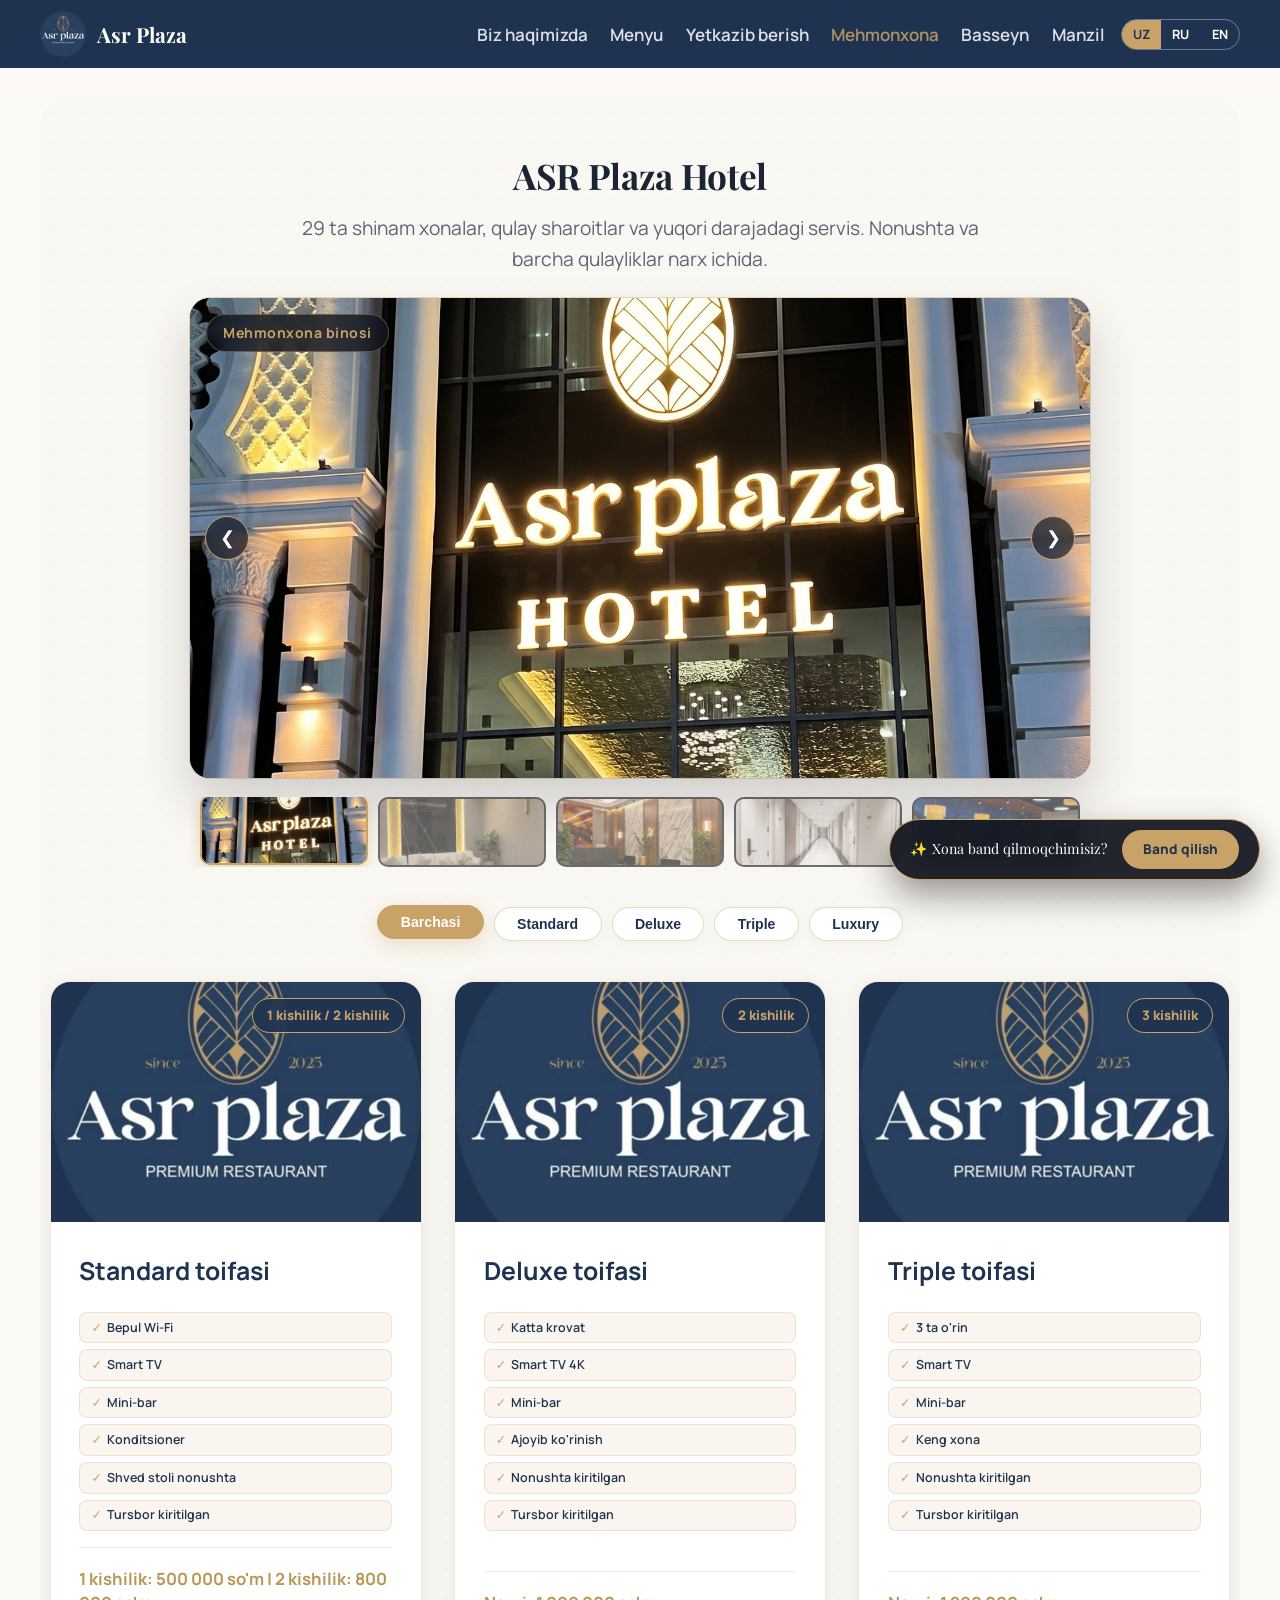
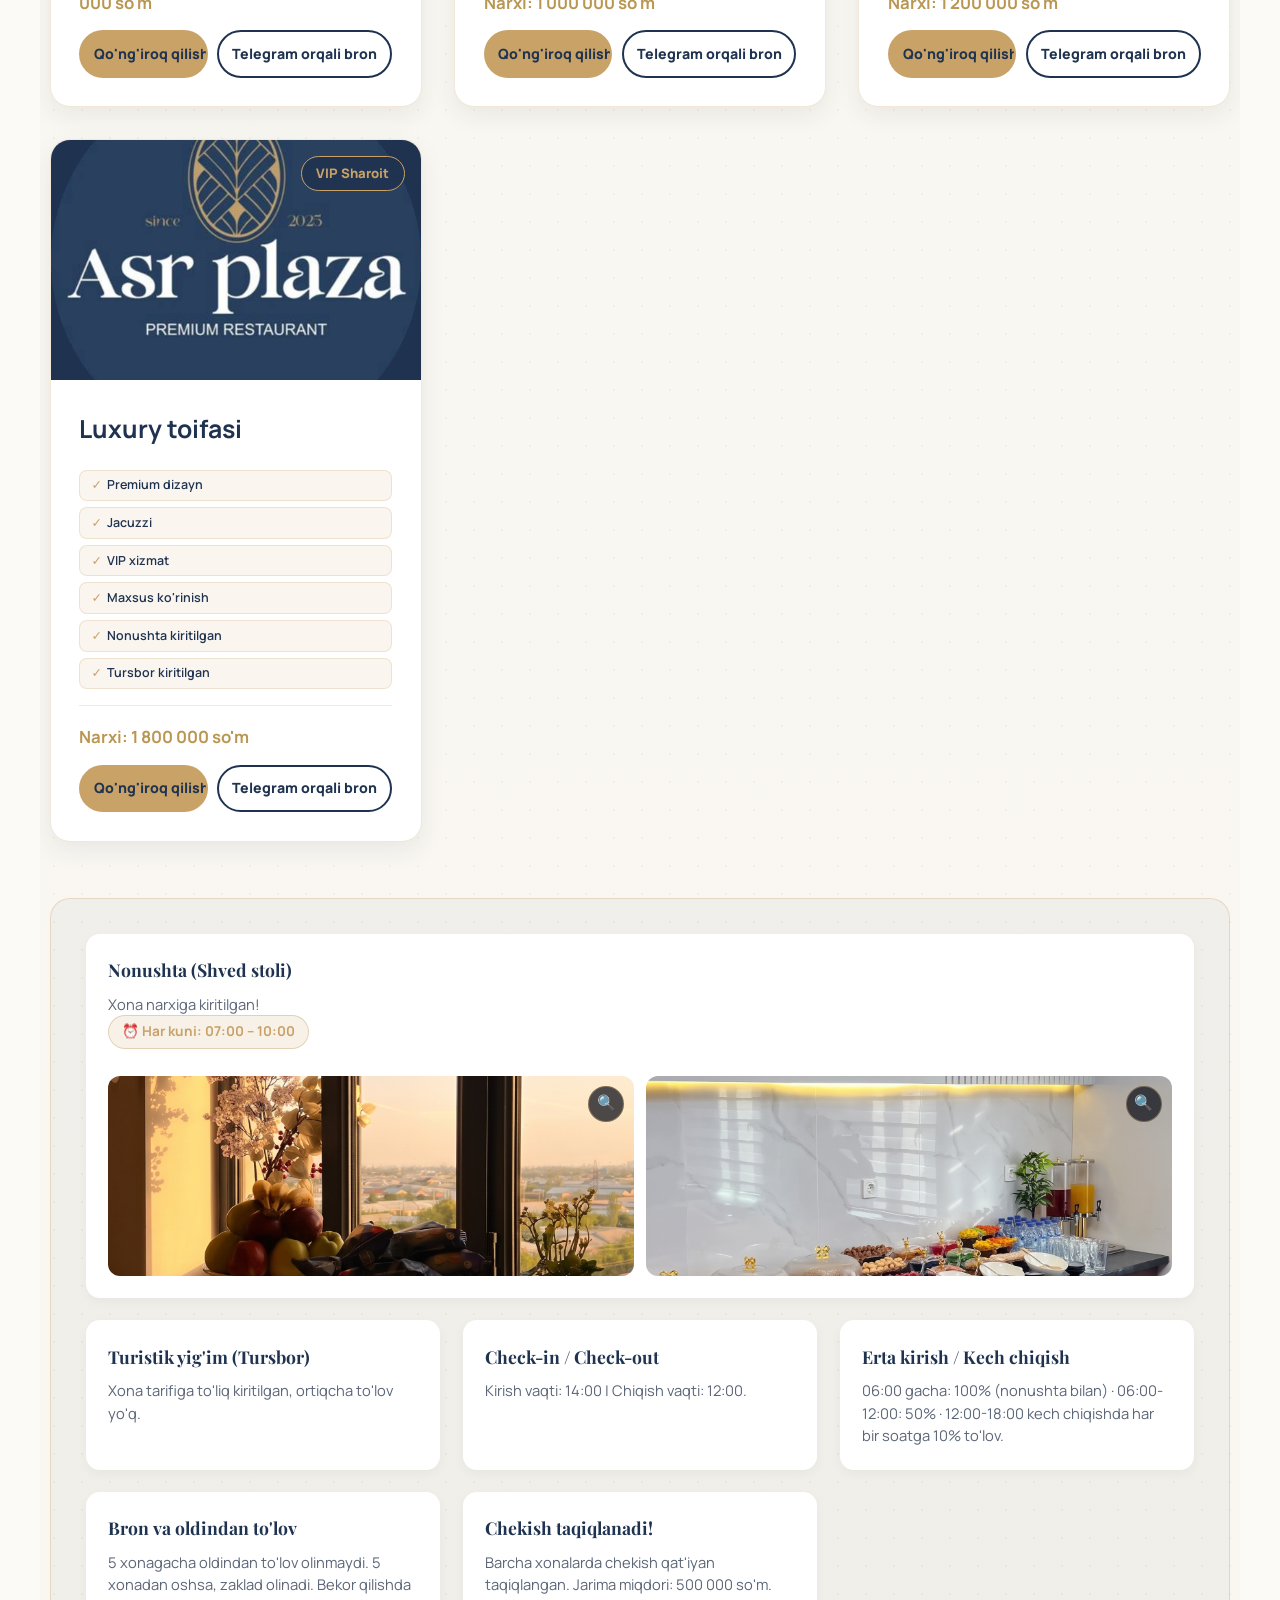
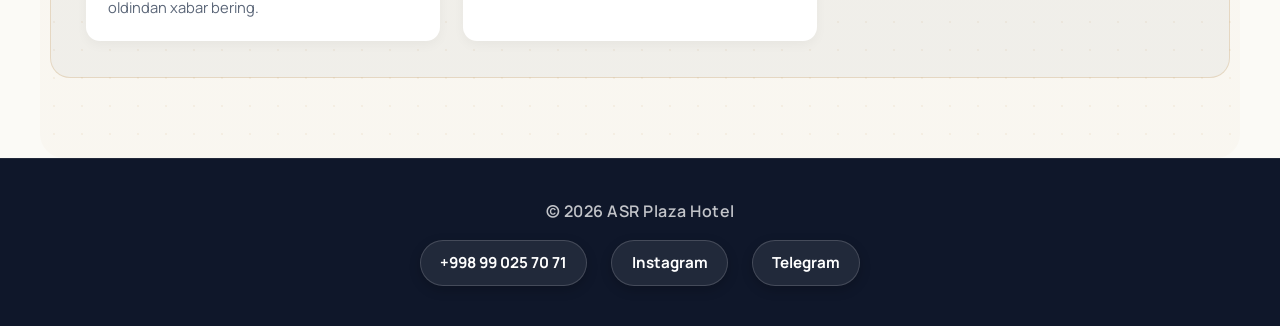
==== commit 921095b6: "Add files via upload" ====
--- a/hotel.html
+++ b/hotel.html
@@ -418,7 +418,7 @@
 <!-- Ekranda doim turuvchi tezkor bron tugmasi -->
 <div class="sticky-booking-bar">
   <div class="sticky-booking-text">✨ Xona band qilmoqchimisiz?</div>
-  <a href="index.html#book" class="btn btn-gold">Band qilish</a>
+  <a href="https://t.me/AsrPlazaHotel_bot?text=Assalomu%20alaykum!%20Men%20xona%20band%20qilmoqchiman.%0A%0A%F0%9F%8F%A8%20Xona%20turi:%20%0A%F0%9F%91%A5%20Mehmonlar%20soni:%20%0A%F0%9F%93%85%20Kelish%20sanasi:%20%0A%F0%9F%93%9E%20Telefon:%20" target="_blank" rel="noopener" class="btn btn-gold">Band qilish</a>
 </div>
 
 <footer class="foot">
